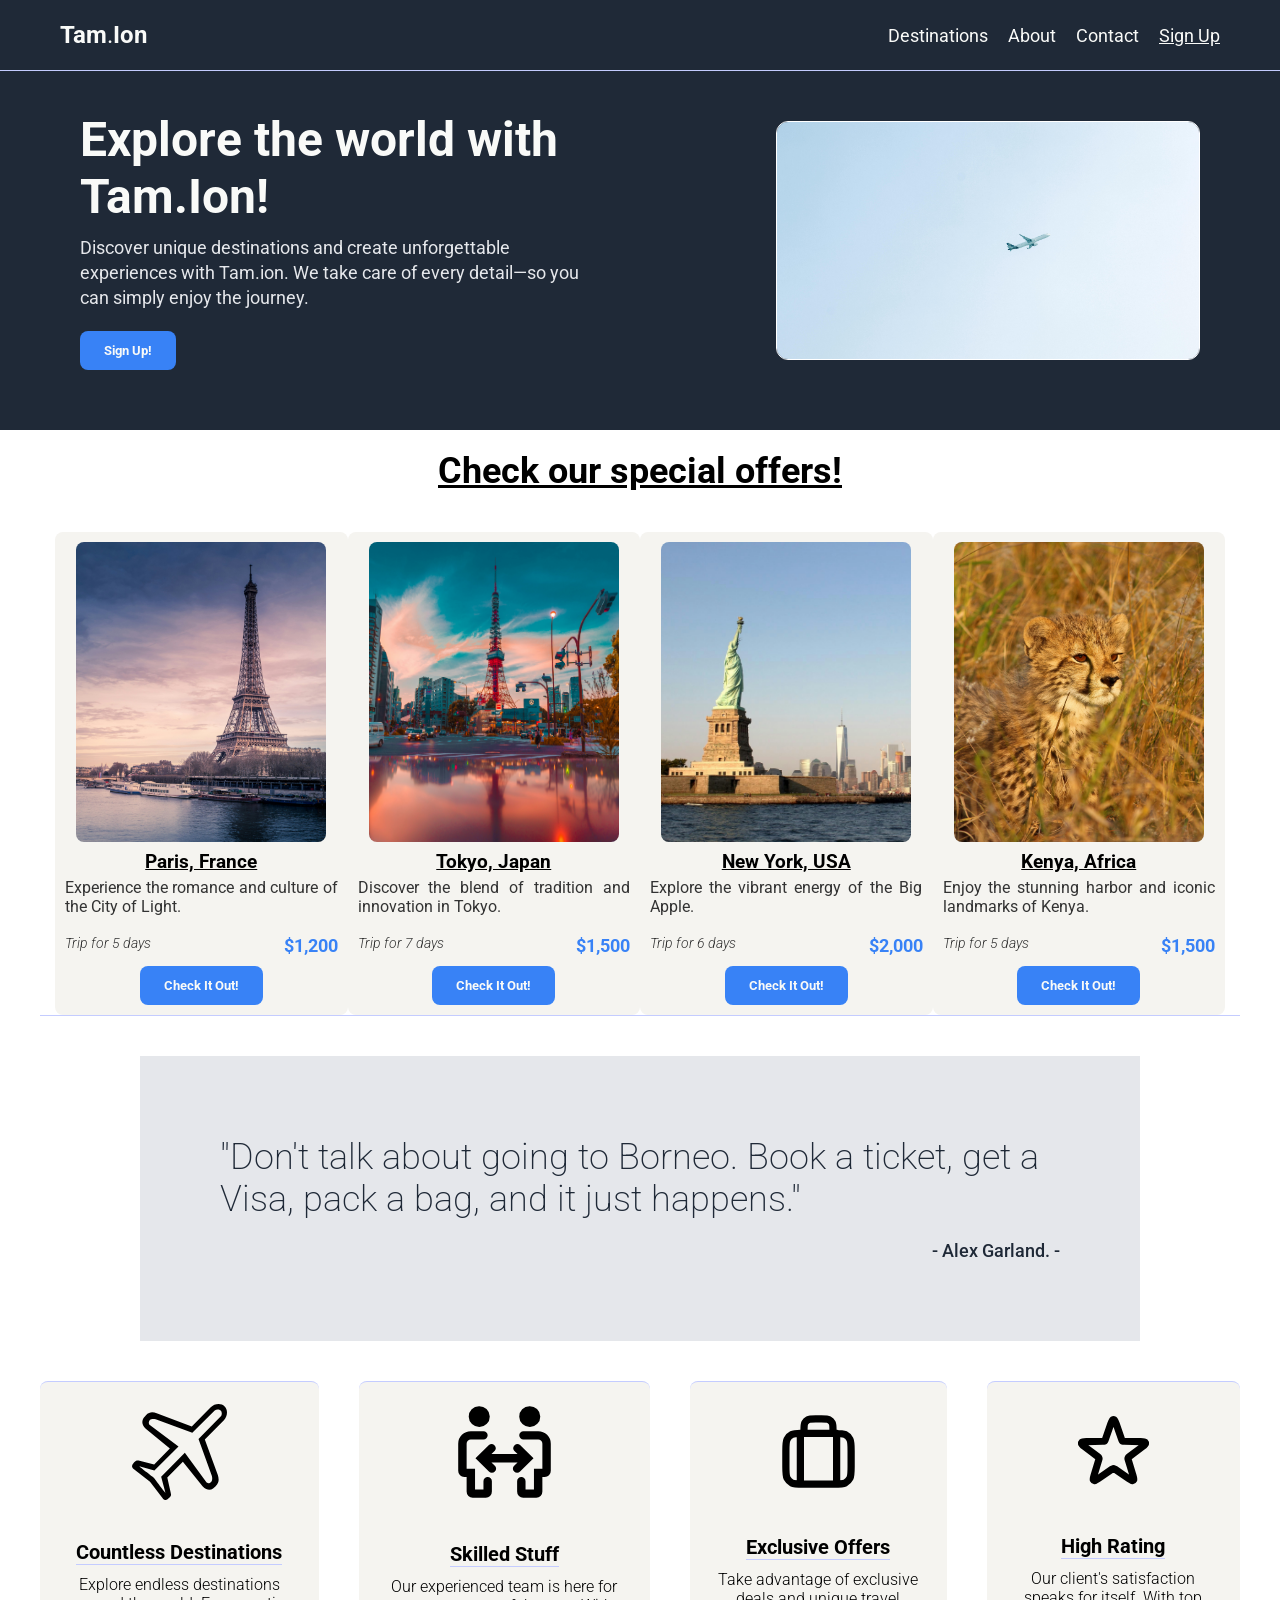
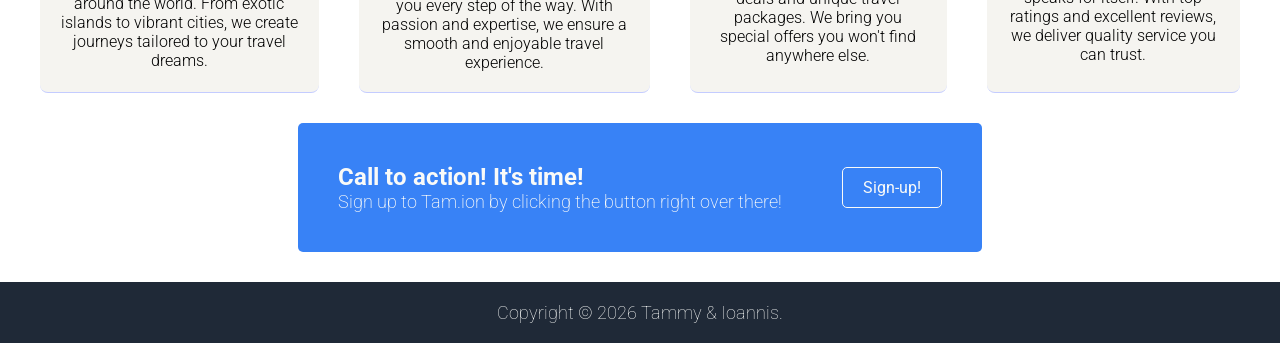
==== index.html @ 7d92c22f "finished about us page" ====
<!DOCTYPE html>
<html lang="en">
<head>
    <meta charset="UTF-8">
    <meta name="viewport" 
        content="width=device-width, initial-scale=1.0">
    <link rel="preconnect" 
        href="https://fonts.googleapis.com">
    <link rel="preconnect" 
        href="https://fonts.gstatic.com" 
        crossorigin>
    <link href="https://fonts.googleapis.com/css2?family=Roboto:ital,wght@0,100..900;1,100..900&display=swap" 
        rel="stylesheet">
    <link rel="stylesheet" 
        href="css/style.css">
    <title>Tam.Ion</title>
</head>
<body>
    
    <!-- HEADER SECTION -->
    <header>
        <div class="container">
            <div class="logo"><a href="index.html">Tam<span>.</span>Ion</a></div>
            <div class="menu">
                <a href="pages/destination.html">Destinations</a>
                <a href="pages/about.html">About</a>
                <a href="pages/contact-us.html">Contact</a>
                <a href="pages/sign-up.html"><span>Sign Up</span></a>
            </div>
        </div>
    </header>

    <!-- MAIN SECTION -->
    <main>
        <!-- THE BLUE PART OF THE WEBSITE -->
        <div class="main-hero">
            <div class="main-hero-container">
                <div class="main-hero-left">
                    <h1>Explore the world with Tam.Ion!</h1>
                    <p>Discover unique destinations and create unforgettable experiences with Tam.ion. We take care of every detail—so you can simply enjoy the journey.</p>
                    <button>Sign Up!</button>
                </div>
                <div class="main-hero-right">
                    <img src="images/airplane-landing-page.jpg" alt="">
                </div>
            </div>
        </div>
        <!-- THE REST OF THE PAGE EXCEPT FOOTER -->
        <div class="main-section">
            <!-- THE RANDOM INFO PART -->
            <div class="random-info">
                <div class="random-info-heading">
                    <h2>
                        Check our special offers!
                    </h2>
                </div>
                <div class="random-info-cards">
                    <div class="destination-card">
                        <img src="images/paris.jpg" alt="Paris">
                        <h3>Paris, France</h3>
                        <p>Experience the romance and culture of the City of Light.</p>
                        <br>
                        <div class="line">
                            <span class="destination-days">Trip for 5 days</span>
                            <span class="destination-price">$1,200</span>
                        </div>
                        <button><a href="pages/destination.html">Check It Out!</a></button>
                    </div>
                    <div class="destination-card">
                        <img src="images/tokyo.jpg" alt="Tokyo">
                        <h3>Tokyo, Japan</h3>
                        <p>Discover the blend of tradition and innovation in Tokyo.</p>
                        <br>
                        <div class="line">
                            <span class="destination-days">Trip for 7 days</span>
                            <span class="destination-price">$1,500</span>
                        </div>
                        <button><a href="pages/destination.html">Check It Out!</a></button>
                    </div>
                    <div class="destination-card">
                        <img src="images/newyork.jpg" alt="New York">
                        <h3>New York, USA</h3>
                        <p>Explore the vibrant energy of the Big Apple.</p>
                        <br>
                        <div class="line">
                            <span class="destination-days">Trip for 6 days</span>
                            <span class="destination-price">$2,000</span>
                        </div>
                        <button><a href="pages/destination.html">Check It Out!</a></button>
                    </div>
                    <div class="destination-card">
                        <img src="images/africa.jpg" alt="Africa">
                        <h3>Kenya, Africa</h3>
                        <p>Enjoy the stunning harbor and iconic landmarks of Kenya.</p>
                        <br>
                        <div class="line">
                            <span class="destination-days">Trip for 5 days</span>
                            <span class="destination-price">$1,500</span>
                        </div>
                        <button><a href="pages/destination.html">Check It Out!</a></button>
                    </div>
                </div>
            </div>
            <!-- THE QUOTE PART -->
             <div class="quote-landing-page">
                <div class="quote-landing-page-top">
                    <p>"Don't talk about going to Borneo. Book a ticket, get a Visa, pack a bag, <span>and it just happens."</span></p>
                </div>
                <div class="quote-landing-page-bottom">
                    <p>- Alex Garland. -</p>
                </div>
             </div>
            <!-- THE PROMO BOXES PART -->
             <div class="promo-boxes-landing-page">
                <div class="promo-boxes">
                    <img src="images/airplane.svg" alt="Airplane icon">
                    <h4>Countless Destinations</h4>
                    <p>Explore endless destinations around the world. From exotic islands to vibrant cities, we create journeys tailored to your travel dreams.</p>
                </div>
                <div class="promo-boxes">
                    <img src="images/people.svg" alt="People icon">
                    <h4>Skilled Stuff</h4>
                    <p>Our experienced team is here for you every step of the way. With passion and expertise, we ensure a smooth and enjoyable travel experience.</p>
                </div>
                <div class="promo-boxes">
                    <img src="images/suitcase.svg" alt="Suitcase icon">
                    <h4>Exclusive Offers</h4>
                    <p>Take advantage of exclusive deals and unique travel packages. We bring you special offers you won't find anywhere else.</p>
                </div>
                <div class="promo-boxes">
                    <img src="images/star.svg" alt="Star icon">
                    <h4>High Rating</h4>
                    <p>Our client's satisfaction speaks for itself. With top ratings and excellent reviews, we deliver quality service you can trust.</p>
                </div>
             </div>
             <!-- THE CALL TO ACTION BOX PART -->
             <div class="call-to-action-landing-page">
                <div class="call-to-action-landing-page-left">
                    <p>Call to action! It's time!</p>
                    <p>Sign up to Tam.ion by clicking the button right over there!</p>
                </div>
                <div class="call-to-action-landing-page-right">
                    <a href="pages/sign-up.html">Sign-up!</a>
                </div>
             </div>

        </div>
    </main>

    <!-- FOOTER SECTION -->
    <footer>
        Copyright &copy; 2026 Tammy &amp; Ioannis.
    </footer>

</body>
</html>
---- css/style.css ----
*{
    margin: 0;
    padding: 0;
    font-family: "Roboto", "Helvetica Neue", Arial, sans-serif;
    font-optical-sizing: auto;
    font-style: normal;
    font-variation-settings: "width" 100;
    box-sizing: border-box; /* ENSURES PADDING AND BORDER ARE INCLUDED IN THE ELEMENT'S TOTAL WIDTH AND HEIGHT */
}

html, body {
    height: 100vh;
}

body {
    display: flex;
    flex-direction: column;
}

a {
    all: unset;
    cursor: pointer;
}

/*===========================================*/
/* -------------LANDING PAGE--------------  */
/*===========================================*/

/* Here begins the Header */
header{
    background-color: #1f2937;
    border-bottom: 0.3px solid #c4ccff;
}

.container {
    display: flex;
    max-width: 1200px;
    justify-content: space-between;
    align-items: center;
    height: 70px;
    padding: 0 20px;
    margin: 0 auto;
}

/* Logo */
.logo {
    font-weight: bold;
    font-size: 24px;
    
    color: #f9faf8;
}

.logo span {
    font-weight: lighter;
}

/* Menu */
.menu {
    display: flex;
    gap: 20px;
}

.menu a {
    text-decoration: none;
    color: #f9faf8;
    font-size: 18px;
}

.menu a:hover {
    color: #dad9c0;
}

.menu a span {
    text-decoration: underline;
}

/* Main Content Landing Page*/
main {
    flex: 1; 
        
}

/* Here begins the Main hero Content */
.main-hero {
    display: flex;
    background-color: #1f2937;
    justify-content: center;
    align-items: center;
    padding: 40px 0px 60px 0px;
}

.main-hero-container {
    display: flex;
    align-items: center;
    justify-content: space-between;
    gap: 60px;
    width: 100%;
    max-width: 1200px;    
    padding: 0 40px;
    margin: 0 auto;
}

.main-hero-left {
    display: flex;
    color: #f9faf8;
    flex-direction: column;
    gap: 10px;
    flex: 1;
}
.main-hero-left h1 {
    margin: 0;
    font-size: 48px;
    font-weight: bolder;
    text-align: start;
    text-decoration: none;
}

.main-hero-left p {
    margin: 0px;
    font-size: 18px;
    line-height: 1.4;
    color: #e5e7eb;
}

.main-hero-left button {
    width:fit-content;
    padding: 12px 24px;
    border: none;
    border-radius: 8px;
    background: #3882f6;
    color: #f9faf8;
    font-weight: bold;
    cursor: pointer;
    transition: 0.3s;
    margin-top: 10px;
}

.main-hero-left button:hover {
    background: #2a74eb;
}

.main-hero-right {
    display: flex;
    flex: 1;
    align-items: center;
    justify-content: end;
    gap: 20px;
}

.main-hero-right img{
    width: 80%;
    height: auto;
    border: 1px solid white;
    border-radius: 12px;   
}

/*--------------------------------------*/
/* Here begins the Special Offers Content */

.main-section {
    width: 100%;
    display: flex;
    align-items: center;
    justify-content: center;
    flex-direction: column;
}

.random-info {
    width: 100%;
    max-width: 1200px;
    display: flex;
    flex-direction: column;
    justify-content: center;
    align-items: center;
    gap: 40px;
    border-bottom: 0.3px solid #c4ccff;
}

.random-info-heading {
    align-items: center;
    justify-content: center;
    display: flex;
    flex-direction: row;
    margin-top: 20px;
}

.random-info-heading h2 {
    align-items: center;
    justify-content: center;
    text-decoration: underline;
    font-weight: bolder;
    font-size: 36px;  
}

.random-info-cards {
    flex-direction: row;
    justify-content: center;
    align-items: center;
    display: flex;
}


.destination-card button {
    width:fit-content;
    padding: 12px 24px;
    border: none;
    border-radius: 8px;
    background: #3882f6;
    color: #f9faf8;
    font-weight: bold;
    cursor: pointer;
    transition: 0.3s;
    margin-top: 10px;
}

.destination-card button:hover {
    background: #2a74eb;
}

/*--------------------------------------*/
/* Here begins the Quote Content */
.quote-landing-page {
    display: flex;
    background-color: #e5e7eb;
    font-size: 36px;
    font-weight: 200;
    font-style: italic;
    color: #1f2937;
    max-width: 1000px;
    gap: 20px;
    padding: 80px;
    margin-top: 40px;
    flex-direction: column;
}

.quote-landing-page-top {
    width: 100%;
    
}

.quote-landing-page-bottom {
    display: flex;
    flex-direction: row;
    align-items: end;
    justify-content: end;
    text-align: end;
    font-size: 18px;
    font-weight: 500;
}

/*--------------------------------------*/
/* Here begins the promo-boxes Content */
.promo-boxes-landing-page {
    width: 100%;
    max-width: 1200px;
    display: flex;
    flex-direction: row;
    justify-content: center;
    align-items: center;
    gap: 40px;
    align-items: stretch;
    margin-top: 40px;
}

.promo-boxes {
    display: flex;
    flex-direction: column;
    align-items: center;
    justify-content: center;
    gap: 10px;
    background-color: #F5F4F0;
    padding: 20px;
    border-radius: 8px;
    box-shadow: 1 10px 20px rgba(0, 0, 0, 0.1);   
    
    border-top: 0.3px solid #c4ccff;
    border-bottom: 0.3px solid #c4ccff;
}

.promo-boxes img {
    max-width: 40%;
    margin-bottom: 30px;
    
}

.promo-boxes h4 {
    max-width: 100%;
    text-align: center;
    font-size: 20px;
    border-bottom: 0.3px solid #c4ccff;
}

.promo-boxes p {
    max-width: 100%;
    text-align: center;
    font-weight:300;
}

/*--------------------------------------*/
/* Here begins the Call to Action Content */
.call-to-action-landing-page {
    max-width: 1000px;
    display: flex;
    background-color: #3882F6;
    color: #f9faf8;
    padding: 40px;
    margin: 30px 0px 30px 0px;
    border-radius: 5px;
    gap: 60px;
    align-items: center;
}

.call-to-action-landing-page-left :first-child {
    font-weight: bold;
    font-size: 24px;
}

.call-to-action-landing-page-left :last-child {
    font-weight: 200;
    font-size: 18px;
}

.call-to-action-landing-page-right a{
    
    border: 1px solid #f9faf8;
    color: #f9faf8;
    background-color:#3882F6;
    padding: 10px 20px 10px 20px;
    border-radius: 5px;
}

.call-to-action-landing-page-right a:hover {
    background-color:#f9faf8;
    color: #3882F6;
    border: 1px solid #3882F6;
}

/*===========================================*/
/* -------------ABOUT US PAGE--------------  */
/*===========================================*/

.main-about-page {
    display: flex;
    flex-direction: column;
    max-width: 1200px;
    align-items: center;
    justify-content: center;
    gap: 40px;
    margin: 0 auto;
    padding-top: 40px;
    padding-bottom: 40px;
    
}

/*----------about us TOP---------------*/
.main-about-page-top {
    display: flex;
    flex-direction: row;
    align-items: center;
    justify-content: space-between;
    gap: 60px;
    width: 100%;
    max-width: 1200px;    
    padding: 0 40px;
    margin: 0 auto;
    border-bottom: 0.3px solid #c4ccff;
    padding-bottom: 40px;

    background-color: #F5F4F0;
    flex: 0 0 calc((100% - 30px) / 4);  
    border-radius: 8px;
    box-shadow: 1 10px 20px rgba(0, 0, 0, 0.1);  
}

.main-about-page-top-left {
    display: flex;
    flex-direction: column;
    justify-content: center;
    align-items: center;
    
}

.main-about-page-top-left h2 {
    text-decoration: underline;
    font-size: 48px;
    font-weight: bold;
    padding-bottom: 30px;
}

.main-about-page-top-right {
    display: flex;
    align-items: center;
    justify-content: center;
    padding-top: 40px;
}

.main-about-page-top-right img {
    width: 80%;
    height: auto;
    border: 1px solid white;
    border-radius: 12px;
}

/*----------about us BOTTOM---------------*/
.main-about-page-bottom {
    display: flex;
    flex-direction: row;
    align-items: center;
    justify-content: space-between;
    gap: 60px;
    width: 100%;
    max-width: 1200px;    
    padding: 0 40px;
    margin: 0 auto;
    border-bottom: 0.3px solid #c4ccff;
    padding-bottom: 40px;

    background-color: #F5F4F0;
    flex: 0 0 calc((100% - 30px) / 4);  
    border-radius: 8px;
    box-shadow: 1 10px 20px rgba(0, 0, 0, 0.1);  
}

.main-about-page-bottom-left {
    display: flex;
    align-items: center;
    justify-content: center;
    padding-top: 40px;
    
}

.main-about-page-bottom-right h2 {
    text-decoration: underline;
    font-size: 48px;
    font-weight: bold;
    padding-bottom: 30px;
}

.main-about-page-bottom-right {
    display: flex;
    flex-direction: column;
    justify-content: center;
    align-items: center;
}

.main-about-page-bottom-left img {
    width: 80%;
    height: auto;
    border: 1px solid white;
    border-radius: 12px;
}

/*===========================================*/
/* -------------CONTACT US PAGE--------------  */
/*===========================================*/

.contact-main { /* MAIN CONTAINER FOR WHOLE PAGE */
    display: flex;
    flex-direction: column;
    gap: 20px;
    padding: 40px 20px;
    max-width: 800px;
    margin: 0 auto;
}
.contact-main h2 {
    text-align: center;
    text-decoration: underline;
}

.contact-main p {
    font-size: 16px;
    text-align: center;
    color: #000000;
}

/* BLUE FORM CONTAINER */
.input-container {
    background-color: #1f2937;
    color: #ffffff;
    padding: 20px;
    border-radius: 8px;
    box-shadow: 0 2px 4px rgba(0, 0, 0, 0.1);
}
.input-container p {
    font-size: 16px;
    text-align: left;
    color: #ffffff;
}

.input-container button {
    width:fit-content;
    padding: 12px 24px;
    border: none;
    border-radius: 8px;
    background: #3882f6;
    color: #f9faf8;
    font-weight: bold;
    cursor: pointer;
    transition: 0.3s;
    margin-top: 10px;
}

.input-container button:hover {
    background: #2a74eb;
}

/* CONTACT US - STYLING FOR MESSAGE FORM USER INPUT BLOCK ('row', 'input-group', 'input, textarea')*/
.row {
  display: flex;
  gap: 20px; 
}
.input-group {
  flex: 1; 
}
input, textarea {
  width: 95%;
  padding: 8px;
}

h1{
    text-align: center;
    text-decoration: underline;
}
h3{
    text-align: center;
    padding: 5px;
    text-decoration: underline;
}

.destination-box {/* GRID FOR ALL DESTINATION CARDS */
    display: flex;
    flex-wrap: wrap;
    gap: 10px;      
    padding: 3px; /* SPACING AROUND THE GRID */
}
.destination-card {/* GREY CARD BOX AROUND EACH IMAGE AND TEXT */
    background-color: #F5F4F0;
    flex: 0 0 calc((100% - 30px) / 4); /* 4 CARDS PER ROW WITH GAP */
    padding: 10px;
    border-radius: 8px;
    box-shadow: 1 10px 20px rgba(0, 0, 0, 0.1); /* SHADOW FOR 3D CARD EFFECT */
    text-align: center; /* CENTER TEXT WITHIN THE CARD BUT ONLY FOR THE CITY AND COUNTRY*/
}
.destination-card img {/* IMAGE FORMATTING */
    width: 250px;
    height: 300px;
    border-radius: 8px; /* ROUND BOARDERS */
}
.destination-card p {/* FORMATTING TEXT TO LOOK DIFFERENT TO CITY AND COUNTRY */
    font-size: 16px;
    color: #333;
    text-align: justify;
}

.line { /* SUB-CONTAINER FOR PRICE AND DAYS */
    display: flex;
    justify-content: space-between;
}

.destination-price { /* PRICE FORMATTING */
    font-size: 18px;
    color: #3882F6;
    font-weight: bold;
}
.destination-days { /* DAYS FORMATTING */
    font-size: 14px;
    color: #333;
    font-style: italic;
    font-weight: 300;
}

/*===========================================*/
/* -------------FOOTER--------------  */
/*===========================================*/

footer {
    display: flex;
    align-items: center;
    text-align: center;
    justify-content: center;
    background-color:#1f2937;
    color: #f9faf8;
    height: 70px;
    font-size: 18px;
    font-weight: lighter;
    padding: 20px;
}
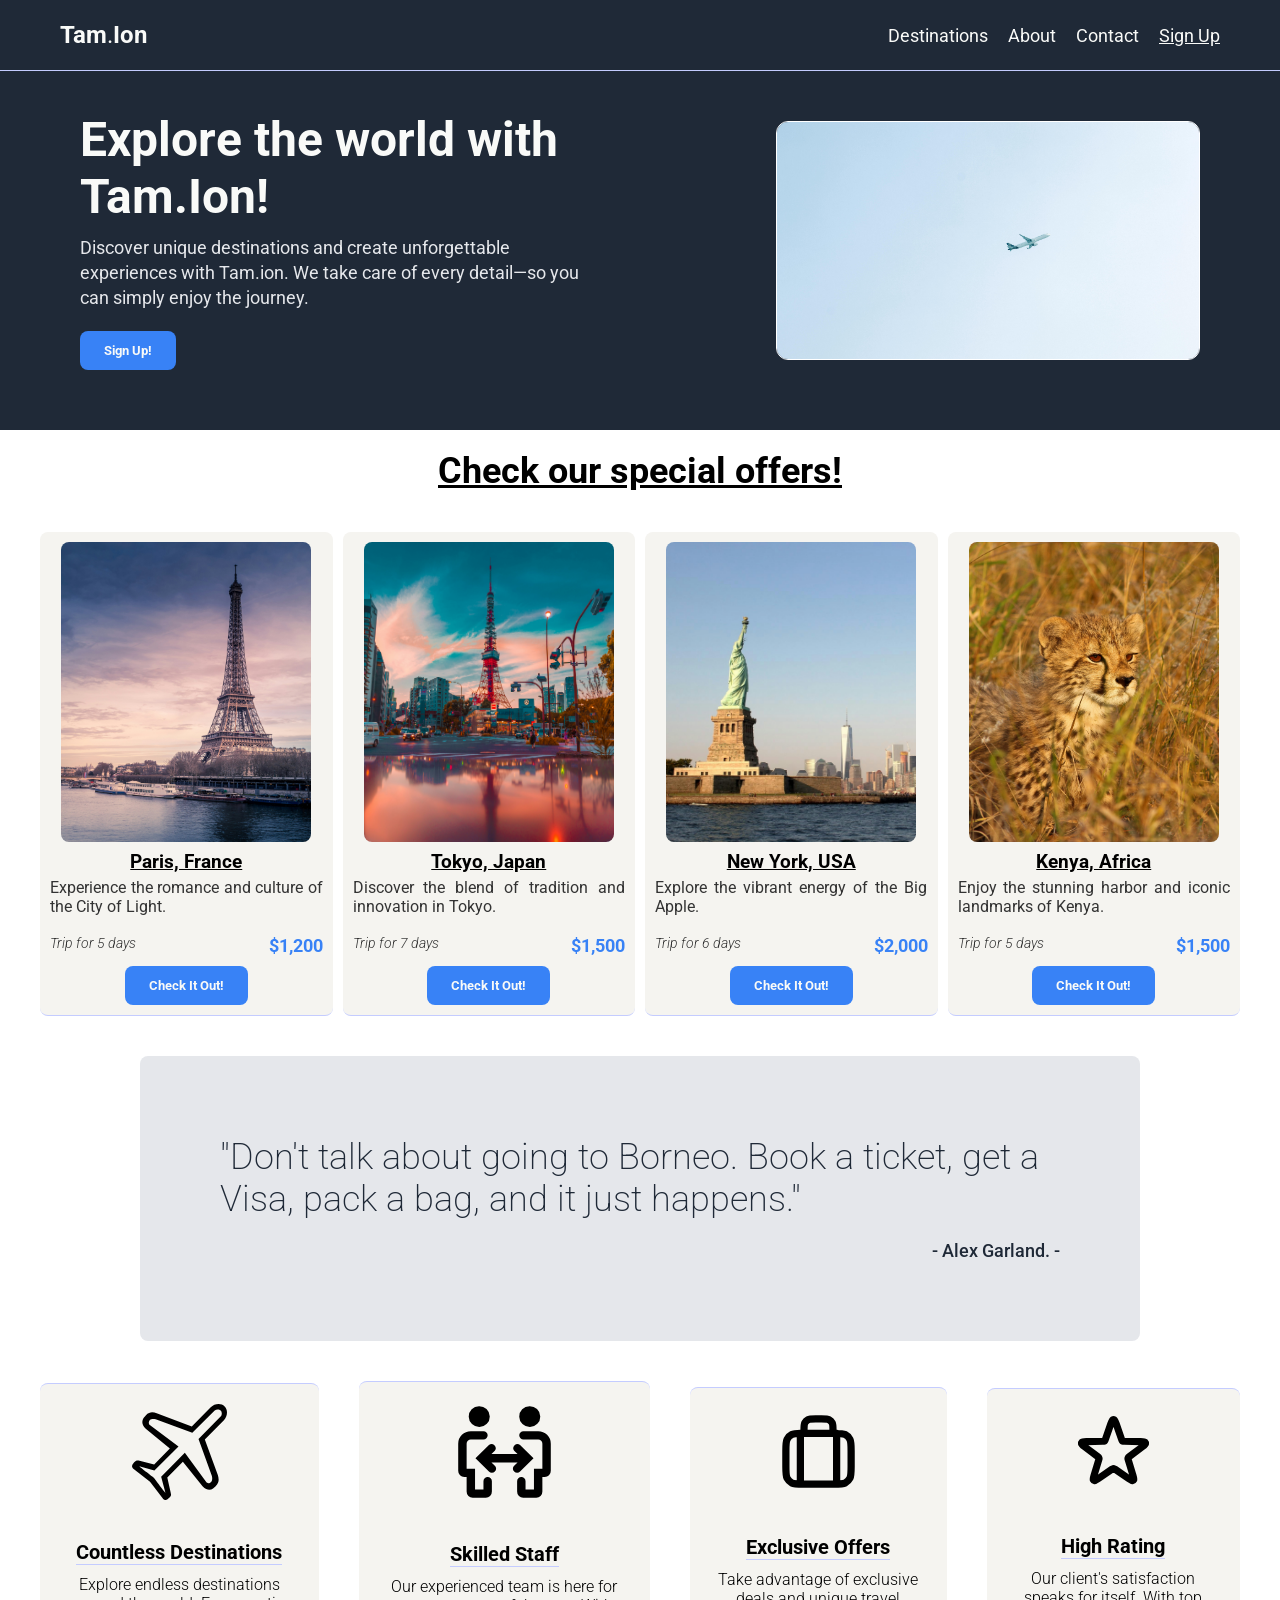
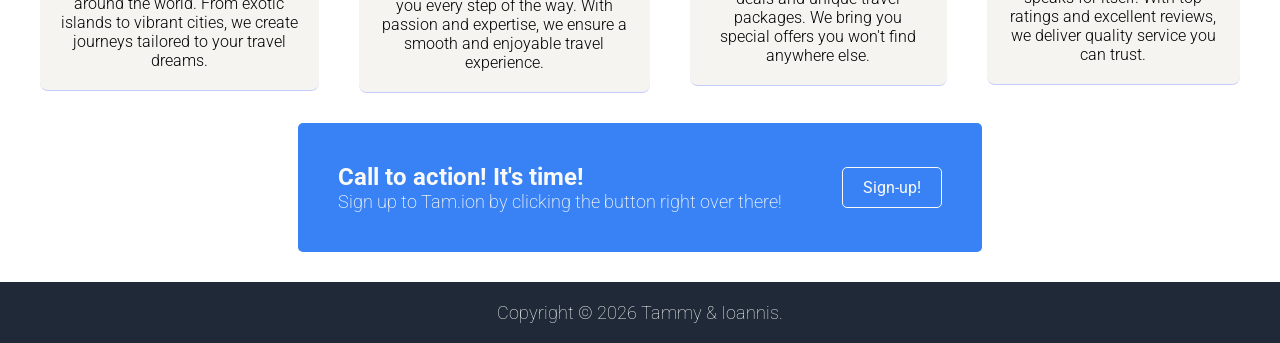
==== commit 57d3ed64: "text on the about, borders on images, gaps on cards" ====
--- a/index.html
+++ b/index.html
@@ -119,7 +119,7 @@
                 </div>
                 <div class="promo-boxes">
                     <img src="images/people.svg" alt="People icon">
-                    <h4>Skilled Stuff</h4>
+                    <h4>Skilled Staff</h4>
                     <p>Our experienced team is here for you every step of the way. With passion and expertise, we ensure a smooth and enjoyable travel experience.</p>
                 </div>
                 <div class="promo-boxes">
--- a/css/style.css
+++ b/css/style.css
@@ -22,6 +22,10 @@
     cursor: pointer;
 }
 
+.active {
+    font-weight: bold;
+}
+
 /*===========================================*/
 /* -------------LANDING PAGE--------------  */
 /*===========================================*/
@@ -72,6 +76,7 @@
 
 .menu a span {
     text-decoration: underline;
+    
 }
 
 /* Main Content Landing Page*/
@@ -87,6 +92,7 @@
     justify-content: center;
     align-items: center;
     padding: 40px 0px 60px 0px;
+    flex-wrap: wrap;
 }
 
 .main-hero-container {
@@ -98,6 +104,7 @@
     max-width: 1200px;    
     padding: 0 40px;
     margin: 0 auto;
+    flex-wrap: wrap;
 }
 
 .main-hero-left {
@@ -173,7 +180,7 @@
     justify-content: center;
     align-items: center;
     gap: 40px;
-    border-bottom: 0.3px solid #c4ccff;
+    
 }
 
 .random-info-heading {
@@ -197,6 +204,8 @@
     justify-content: center;
     align-items: center;
     display: flex;
+    flex-wrap: wrap;
+    gap: 10px;
 }
 
 
@@ -231,6 +240,7 @@
     padding: 80px;
     margin-top: 40px;
     flex-direction: column;
+    border-radius: 8px;
 }
 
 .quote-landing-page-top {
@@ -258,8 +268,9 @@
     justify-content: center;
     align-items: center;
     gap: 40px;
-    align-items: stretch;
+    align-items: center;
     margin-top: 40px;
+    
 }
 
 .promo-boxes {
@@ -272,7 +283,6 @@
     padding: 20px;
     border-radius: 8px;
     box-shadow: 1 10px 20px rgba(0, 0, 0, 0.1);   
-    
     border-top: 0.3px solid #c4ccff;
     border-bottom: 0.3px solid #c4ccff;
 }
@@ -280,7 +290,6 @@
 .promo-boxes img {
     max-width: 40%;
     margin-bottom: 30px;
-    
 }
 
 .promo-boxes h4 {
@@ -308,6 +317,7 @@
     border-radius: 5px;
     gap: 60px;
     align-items: center;
+    flex-wrap: wrap;
 }
 
 .call-to-action-landing-page-left :first-child {
@@ -349,7 +359,6 @@
     margin: 0 auto;
     padding-top: 40px;
     padding-bottom: 40px;
-    
 }
 
 /*----------about us TOP---------------*/
@@ -365,7 +374,7 @@
     margin: 0 auto;
     border-bottom: 0.3px solid #c4ccff;
     padding-bottom: 40px;
-
+    
     background-color: #F5F4F0;
     flex: 0 0 calc((100% - 30px) / 4);  
     border-radius: 8px;
@@ -378,6 +387,7 @@
     justify-content: center;
     align-items: center;
     
+    line-height: 1.5;
 }
 
 .main-about-page-top-left h2 {
@@ -385,6 +395,7 @@
     font-size: 48px;
     font-weight: bold;
     padding-bottom: 30px;
+    
 }
 
 .main-about-page-top-right {
@@ -414,7 +425,7 @@
     margin: 0 auto;
     border-bottom: 0.3px solid #c4ccff;
     padding-bottom: 40px;
-
+    
     background-color: #F5F4F0;
     flex: 0 0 calc((100% - 30px) / 4);  
     border-radius: 8px;
@@ -441,6 +452,7 @@
     flex-direction: column;
     justify-content: center;
     align-items: center;
+    line-height: 1.5;
 }
 
 .main-about-page-bottom-left img {
@@ -532,6 +544,7 @@
     flex-wrap: wrap;
     gap: 10px;      
     padding: 3px; /* SPACING AROUND THE GRID */
+    justify-content: center;
 }
 .destination-card {/* GREY CARD BOX AROUND EACH IMAGE AND TEXT */
     background-color: #F5F4F0;
@@ -540,6 +553,7 @@
     border-radius: 8px;
     box-shadow: 1 10px 20px rgba(0, 0, 0, 0.1); /* SHADOW FOR 3D CARD EFFECT */
     text-align: center; /* CENTER TEXT WITHIN THE CARD BUT ONLY FOR THE CITY AND COUNTRY*/
+    border-bottom: 0.3px solid #c4ccff;
 }
 .destination-card img {/* IMAGE FORMATTING */
     width: 250px;
@@ -570,6 +584,18 @@
 }
 
 /*===========================================*/
+/* -------------SIGN UP PAGE--------------  */
+/*===========================================*/
+
+.sign-up-container {
+    display: flex;
+    max-width: 1200px;
+    margin: 0 auto;
+    gap: 40px;
+    padding: 40px;
+}
+
+/*===========================================*/
 /* -------------FOOTER--------------  */
 /*===========================================*/
 
@@ -584,4 +610,85 @@
     font-size: 18px;
     font-weight: lighter;
     padding: 20px;
+}
+
+/*===========================================*/
+/* -------------MEDIA QUERIES--------------  */
+/*===========================================*/
+
+/* Media Query for 768px Landing Page */
+@media (max-width: 768px) {
+    
+    .main-hero-right {
+        display: none;
+    }
+
+    .main-hero-left {
+        display: flex;
+        flex-direction: column;
+        align-items: center;    
+        text-align: center;     
+        width: 100%;     
+    }
+
+    .main-hero-left h1 {
+        text-align: center;
+    }
+
+    .main-hero-container {
+        justify-content: center;
+        padding: 0 20px;
+    }
+
+    .quote-landing-page {
+        max-width: 80%;
+    }
+
+    .quote-landing-page-top{
+        font-size: 24px;
+    }
+
+    .promo-boxes-landing-page {
+        max-width: 80%;
+        flex-wrap: wrap;
+    }
+
+    .promo-boxes img {
+        max-width: 20%;
+    }
+
+    .promo-boxes h4 {
+        max-width: 80%;
+    }
+
+    .promo-boxes p {
+        max-width: 100%;
+    }
+}
+
+/* Media Query for 768px About Page */
+@media (max-width: 768px) {
+    
+    .main-about-page {
+        flex-wrap: wrap;
+    }
+
+    .main-about-page-top {
+        flex-wrap: wrap;
+        text-align: center;
+    }
+
+    .main-about-page-bottom {
+        flex-direction: column-reverse;
+        text-align: center;
+    }
+}
+
+/* Media Query for 768px Sign up Page */
+@media (max-width: 768px) {
+    
+    .sign-up-container {
+        flex-direction: column;
+        padding: 40px;
+    }
 }
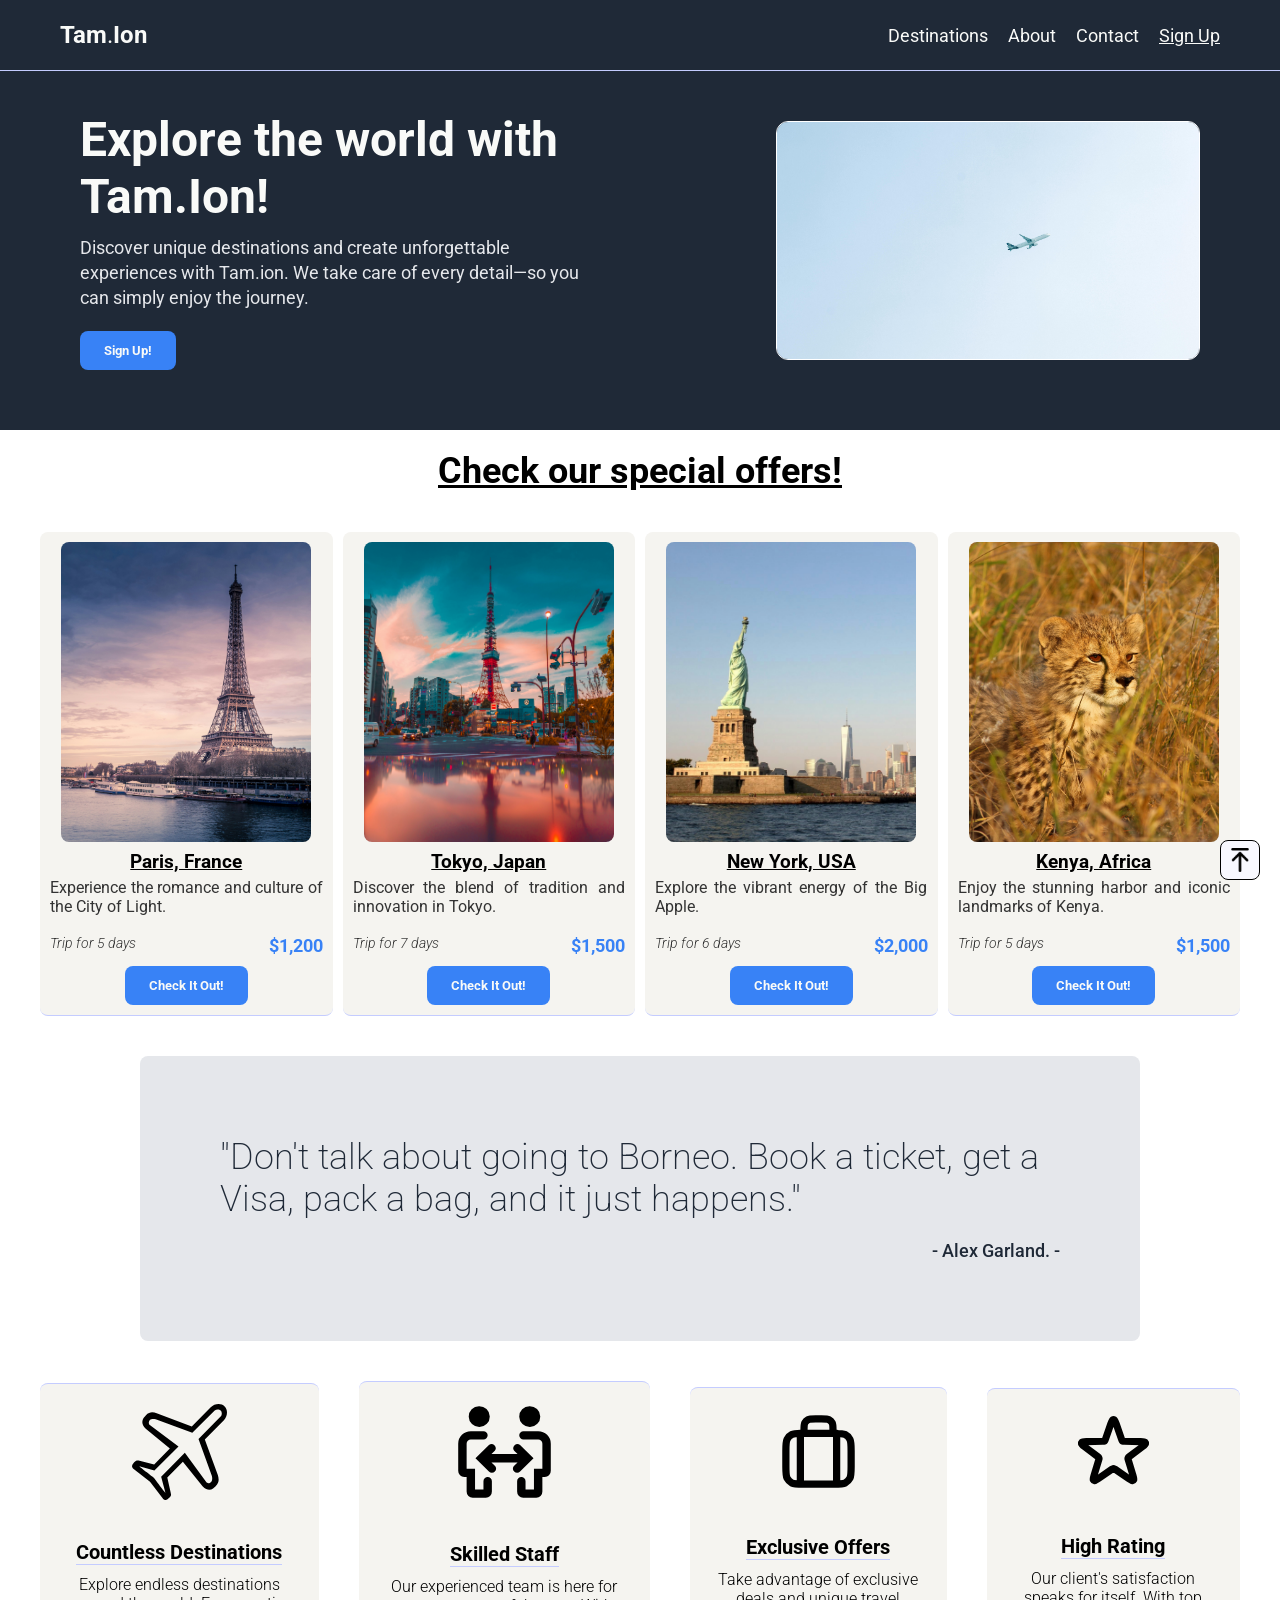
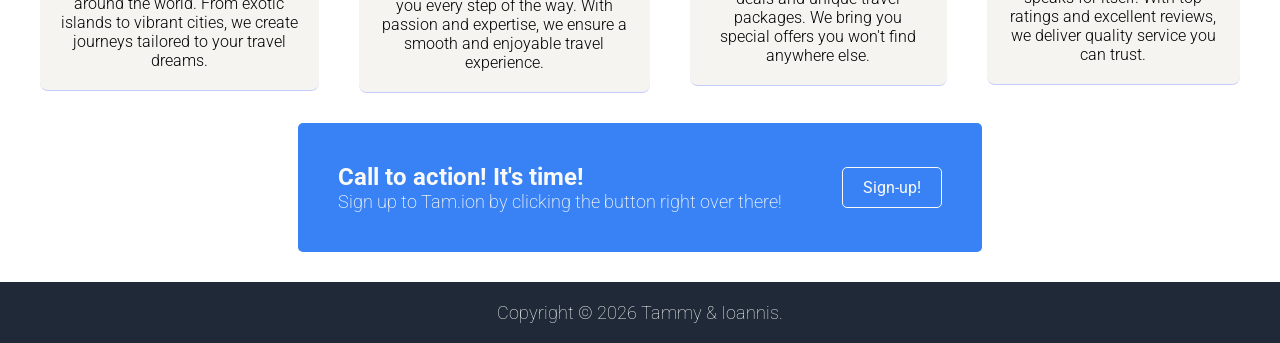
==== commit 498dc7e1: "added top button and fixed sign up gap" ====
--- a/index.html
+++ b/index.html
@@ -15,8 +15,7 @@
         href="css/style.css">
     <title>Tam.Ion</title>
 </head>
-<body>
-    
+<body id="top">    
     <!-- HEADER SECTION -->
     <header>
         <div class="container">
@@ -143,8 +142,8 @@
                     <a href="pages/sign-up.html">Sign-up!</a>
                 </div>
              </div>
-
         </div>
+        <a href="#top"><img src="../images/top.png" class="back-to-top" alt="back to top button"></a> 
     </main>
 
     <!-- FOOTER SECTION -->
--- a/css/style.css
+++ b/css/style.css
@@ -492,6 +492,10 @@
     padding: 20px;
     border-radius: 8px;
     box-shadow: 0 2px 4px rgba(0, 0, 0, 0.1);
+    display: flex;
+    flex-direction: column;
+    min-height: 450px;
+    width: 100%;
 }
 .input-container p {
     font-size: 16px;
@@ -509,7 +513,7 @@
     font-weight: bold;
     cursor: pointer;
     transition: 0.3s;
-    margin-top: 10px;
+    margin-top: 20px;
 }
 
 .input-container button:hover {
@@ -525,7 +529,7 @@
   flex: 1; 
 }
 input, textarea {
-  width: 95%;
+  width: 100%;
   padding: 8px;
 }
 
@@ -543,8 +547,10 @@
     display: flex;
     flex-wrap: wrap;
     gap: 10px;      
-    padding: 3px; /* SPACING AROUND THE GRID */
-    justify-content: center;
+    padding: 0 20px;
+    justify-content: center;
+    max-width: 1200px;
+    margin: 0 auto;
 }
 .destination-card {/* GREY CARD BOX AROUND EACH IMAGE AND TEXT */
     background-color: #F5F4F0;
@@ -593,6 +599,41 @@
     margin: 0 auto;
     gap: 40px;
     padding: 40px;
+    align-items: stretch;
+}
+.sign-up-card{
+    background-color: #1f2937;
+    color: #ffffff;
+    padding: 20px;
+    border-radius: 8px;
+    box-shadow: 0 2px 4px rgba(0, 0, 0, 0.1);
+    display: flex;
+    flex-direction: column;
+    min-height: auto;
+    width: 100%;
+}
+.sign-up-card button {
+    width:fit-content;
+    padding: 12px 24px;
+    border: none;
+    border-radius: 8px;
+    background: #3882f6;
+    color: #f9faf8;
+    font-weight: bold;
+    cursor: pointer;
+    transition: 0.3s;
+    margin-top: 20px;
+}
+
+.name-row {
+    display: flex;
+    gap: 20px;
+}
+
+.input-group {
+    flex: 1; 
+    display: flex;
+    flex-direction: column;
 }
 
 /*===========================================*/
@@ -611,6 +652,26 @@
     font-weight: lighter;
     padding: 20px;
 }
+
+/*===========================================*/
+/* -------------BACK TO TOP--------------  */
+/*===========================================*/
+
+.back-to-top {
+    position: fixed;
+    bottom: 20px;
+    right: 20px;
+    background-color: ghostwhite;
+    border: 1px solid #000000;
+    color: white;
+    padding: 7px 7px;
+    border-radius: 8px;
+    cursor: pointer;
+    text-decoration: none;
+    width: 40px;
+    height: 40px;
+}
+
 
 /*===========================================*/
 /* -------------MEDIA QUERIES--------------  */
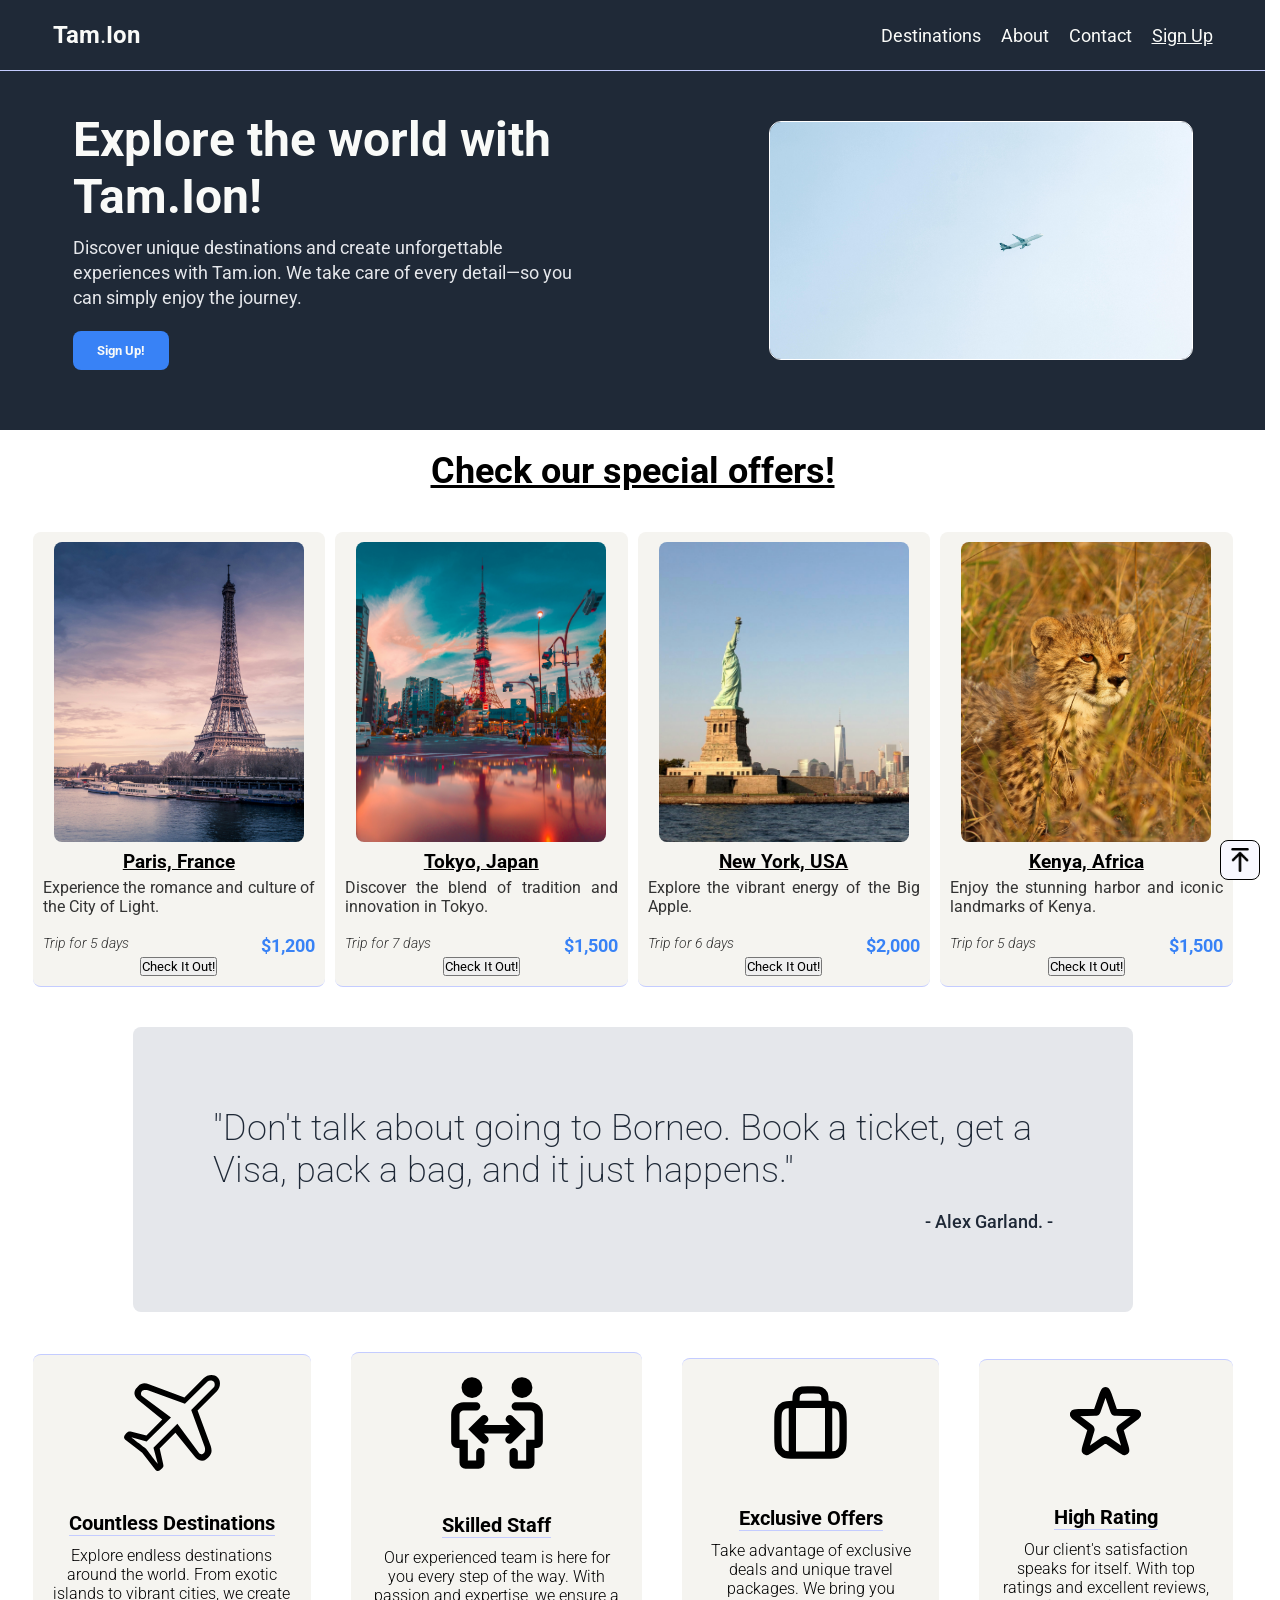
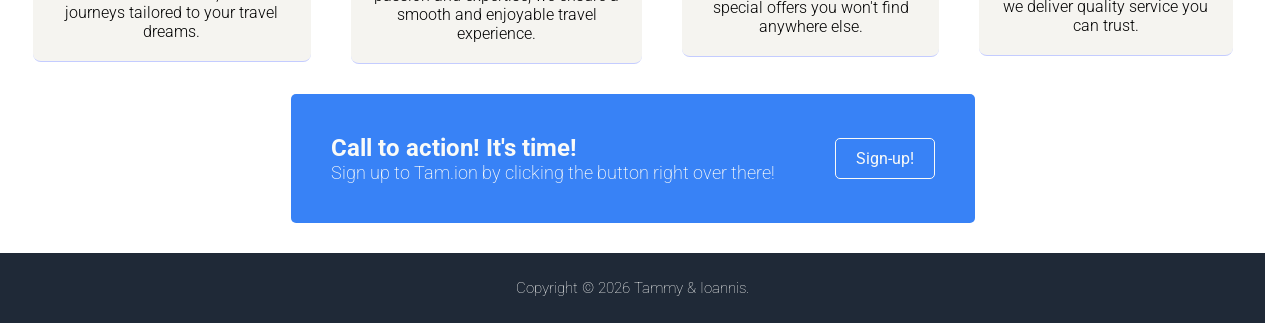
==== commit a4eab12c: "fixed header and footer for all pages" ====
--- a/index.html
+++ b/index.html
@@ -20,12 +20,12 @@
     <header>
         <div class="container">
             <div class="logo"><a href="index.html">Tam<span>.</span>Ion</a></div>
-            <div class="menu">
+            <nav class="menu">
                 <a href="pages/destination.html">Destinations</a>
                 <a href="pages/about.html">About</a>
                 <a href="pages/contact-us.html">Contact</a>
                 <a href="pages/sign-up.html"><span>Sign Up</span></a>
-            </div>
+            </nav>
         </div>
     </header>
 
@@ -37,7 +37,7 @@
                 <div class="main-hero-left">
                     <h1>Explore the world with Tam.Ion!</h1>
                     <p>Discover unique destinations and create unforgettable experiences with Tam.ion. We take care of every detail—so you can simply enjoy the journey.</p>
-                    <button>Sign Up!</button>
+                    <button><a href="./pages/sign-up.html">Sign Up!</a></button>
                 </div>
                 <div class="main-hero-right">
                     <img src="images/airplane-landing-page.jpg" alt="">
@@ -143,13 +143,14 @@
                 </div>
              </div>
         </div>
-        <a href="#top"><img src="../images/top.png" class="back-to-top" alt="back to top button"></a> 
+        <a href="#top"><img src="images/top.png" class="back-to-top" alt="back to top button"></a> 
     </main>
 
     <!-- FOOTER SECTION -->
     <footer>
-        Copyright &copy; 2026 Tammy &amp; Ioannis.
+        <div class="container">
+            <small>Copyright &copy; 2026 Tammy &amp; Ioannis.</small>
+        </div>
     </footer>
-
 </body>
 </html>
--- a/css/style.css
+++ b/css/style.css
@@ -9,7 +9,12 @@
 }
 
 html, body {
-    height: 100vh;
+    min-height: 100vh;
+}
+
+html {
+    scrollbar-gutter: stable;
+    overflow-y: scroll;
 }
 
 body {
@@ -38,10 +43,12 @@
 
 .container {
     display: flex;
+    width: 100%;
     max-width: 1200px;
     justify-content: space-between;
     align-items: center;
-    height: 70px;
+    min-height: 70px;
+    height: auto;
     padding: 0 20px;
     margin: 0 auto;
 }
@@ -82,7 +89,7 @@
 /* Main Content Landing Page*/
 main {
     flex: 1; 
-        
+    min-height: calc(100vh - 140px);
 }
 
 /* Here begins the Main hero Content */
@@ -209,22 +216,7 @@
 }
 
 
-.destination-card button {
-    width:fit-content;
-    padding: 12px 24px;
-    border: none;
-    border-radius: 8px;
-    background: #3882f6;
-    color: #f9faf8;
-    font-weight: bold;
-    cursor: pointer;
-    transition: 0.3s;
-    margin-top: 10px;
-}
-
-.destination-card button:hover {
-    background: #2a74eb;
-}
+
 
 /*--------------------------------------*/
 /* Here begins the Quote Content */
@@ -468,10 +460,10 @@
 
 .contact-main { /* MAIN CONTAINER FOR WHOLE PAGE */
     display: flex;
-    flex-direction: column;
+    flex-direction: row;
     gap: 20px;
-    padding: 40px 20px;
-    max-width: 800px;
+    padding: 20px;
+    max-width: 1200px;
     margin: 0 auto;
 }
 .contact-main h2 {
@@ -483,6 +475,7 @@
     font-size: 16px;
     text-align: center;
     color: #000000;
+    line-height: 1.5;
 }
 
 /* BLUE FORM CONTAINER */
@@ -533,6 +526,13 @@
   padding: 8px;
 }
 
+aside {
+    flex: 2;
+}
+section {
+    flex: 2;
+}
+
 h1{
     text-align: center;
     text-decoration: underline;
@@ -561,6 +561,13 @@
     text-align: center; /* CENTER TEXT WITHIN THE CARD BUT ONLY FOR THE CITY AND COUNTRY*/
     border-bottom: 0.3px solid #c4ccff;
 }
+
+.destination-card img:hover {
+    transform: translateY(-5px); /* LIFT EFFECT ON HOVER */
+    box-shadow: 1 15px 25px rgba(0, 0, 0, 0.2); /* ENHANCED SHADOW ON HOVER */
+    cursor: pointer;
+}
+
 .destination-card img {/* IMAGE FORMATTING */
     width: 250px;
     height: 300px;
@@ -595,11 +602,13 @@
 
 .sign-up-container {
     display: flex;
+    width: 100%;
     max-width: 1200px;
     margin: 0 auto;
     gap: 40px;
     padding: 40px;
     align-items: stretch;
+    min-height: calc(100vh - 140px);
 }
 .sign-up-card{
     background-color: #1f2937;
@@ -612,6 +621,11 @@
     min-height: auto;
     width: 100%;
 }
+.sign-up-card h2 {
+    text-align: center;
+    text-decoration: underline;
+}
+
 .sign-up-card button {
     width:fit-content;
     padding: 12px 24px;
@@ -641,16 +655,14 @@
 /*===========================================*/
 
 footer {
-    display: flex;
-    align-items: center;
-    text-align: center;
-    justify-content: center;
-    background-color:#1f2937;
+    background-color: #1f2937;
     color: #f9faf8;
-    height: 70px;
     font-size: 18px;
     font-weight: lighter;
-    padding: 20px;
+}
+
+footer .container {
+    justify-content: center;
 }
 
 /*===========================================*/
@@ -752,4 +764,161 @@
         flex-direction: column;
         padding: 40px;
     }
+}
+
+/* Media Query for 768px Contact Page */
+@media (max-width: 768px) {
+
+    .contact-main {
+        flex-direction: column;
+        padding: 16px;
+        gap: 16px;
+    }
+
+    aside,
+    section {
+        flex: unset;
+        width: 100%;
+    }
+
+    .contact-main h2 {
+        font-size: 1.3rem;
+    }
+
+    .contact-main p {
+        font-size: 15px;
+    }
+
+    .input-container {
+        min-height: unset;
+    }
+}
+
+/* Media Query for 480px Contact Page */
+@media (max-width: 480px) {
+
+    header .container {
+        flex-direction: column;
+        align-items: center;
+        gap: 10px;
+    }
+
+    nav.menu {
+        display: flex;
+        flex-wrap: wrap;
+        justify-content: center;
+        gap: 8px;
+    }
+
+    .contact-main {
+        padding: 12px;
+        gap: 12px;
+    }
+
+    .contact-main h2 {
+        font-size: 1.1rem;
+    }
+
+    .contact-main p {
+        font-size: 14px;
+    }
+
+    .input-container {
+        padding: 14px;
+    }
+
+    .input-container button {
+        width: 100%;
+        padding: 12px;
+    }
+
+    input, textarea {
+        padding: 10px;
+        font-size: 16px;
+    }
+
+    .row {
+        flex-direction: column;
+        gap: 0;
+    }
+
+    .back-to-top {
+        width: 36px;
+        height: 36px;
+    }
+
+    footer {
+        font-size: 13px;
+        text-align: center;
+        padding: 10px;
+    }
+}
+
+/* Media Query for 768px Destination Page */
+@media (max-width: 768px) {
+
+    .destination-box {
+        padding: 0 16px;
+        gap: 16px;
+    }
+
+    .destination-card {
+        flex: 0 0 calc((100% - 16px) / 2); /* 2 CARDS PER ROW */
+    }
+
+    .destination-card img {
+        width: 100%;
+        height: 200px;
+        object-fit: cover;
+    }
+    h1 {
+        font-size: 1.6rem;
+    }
+
+    h3 {
+        font-size: 1.1rem;
+    }
+
+    .destination-card p {
+        font-size: 15px;
+    }
+
+    .destination-price {
+        font-size: 16px;
+    }
+
+    .destination-days {
+        font-size: 13px;
+    }
+}
+
+/* Media Query for 480px Destination Page */
+@media (max-width: 480px) {
+
+    .destination-box {
+        padding: 0 12px;
+        gap: 12px;
+    }
+
+    .destination-card {
+        flex: 0 0 100%; /* 1 CARD PER ROW */
+    }
+
+    .destination-card img {
+        width: 100%;
+        height: 200px;
+        object-fit: cover;
+    }
+
+    .destination-card p {
+        font-size: 14px;
+    }
+
+    .destination-price {
+        font-size: 16px;
+    }
+
+    .destination-days {
+        font-size: 13px;
+    }
 }
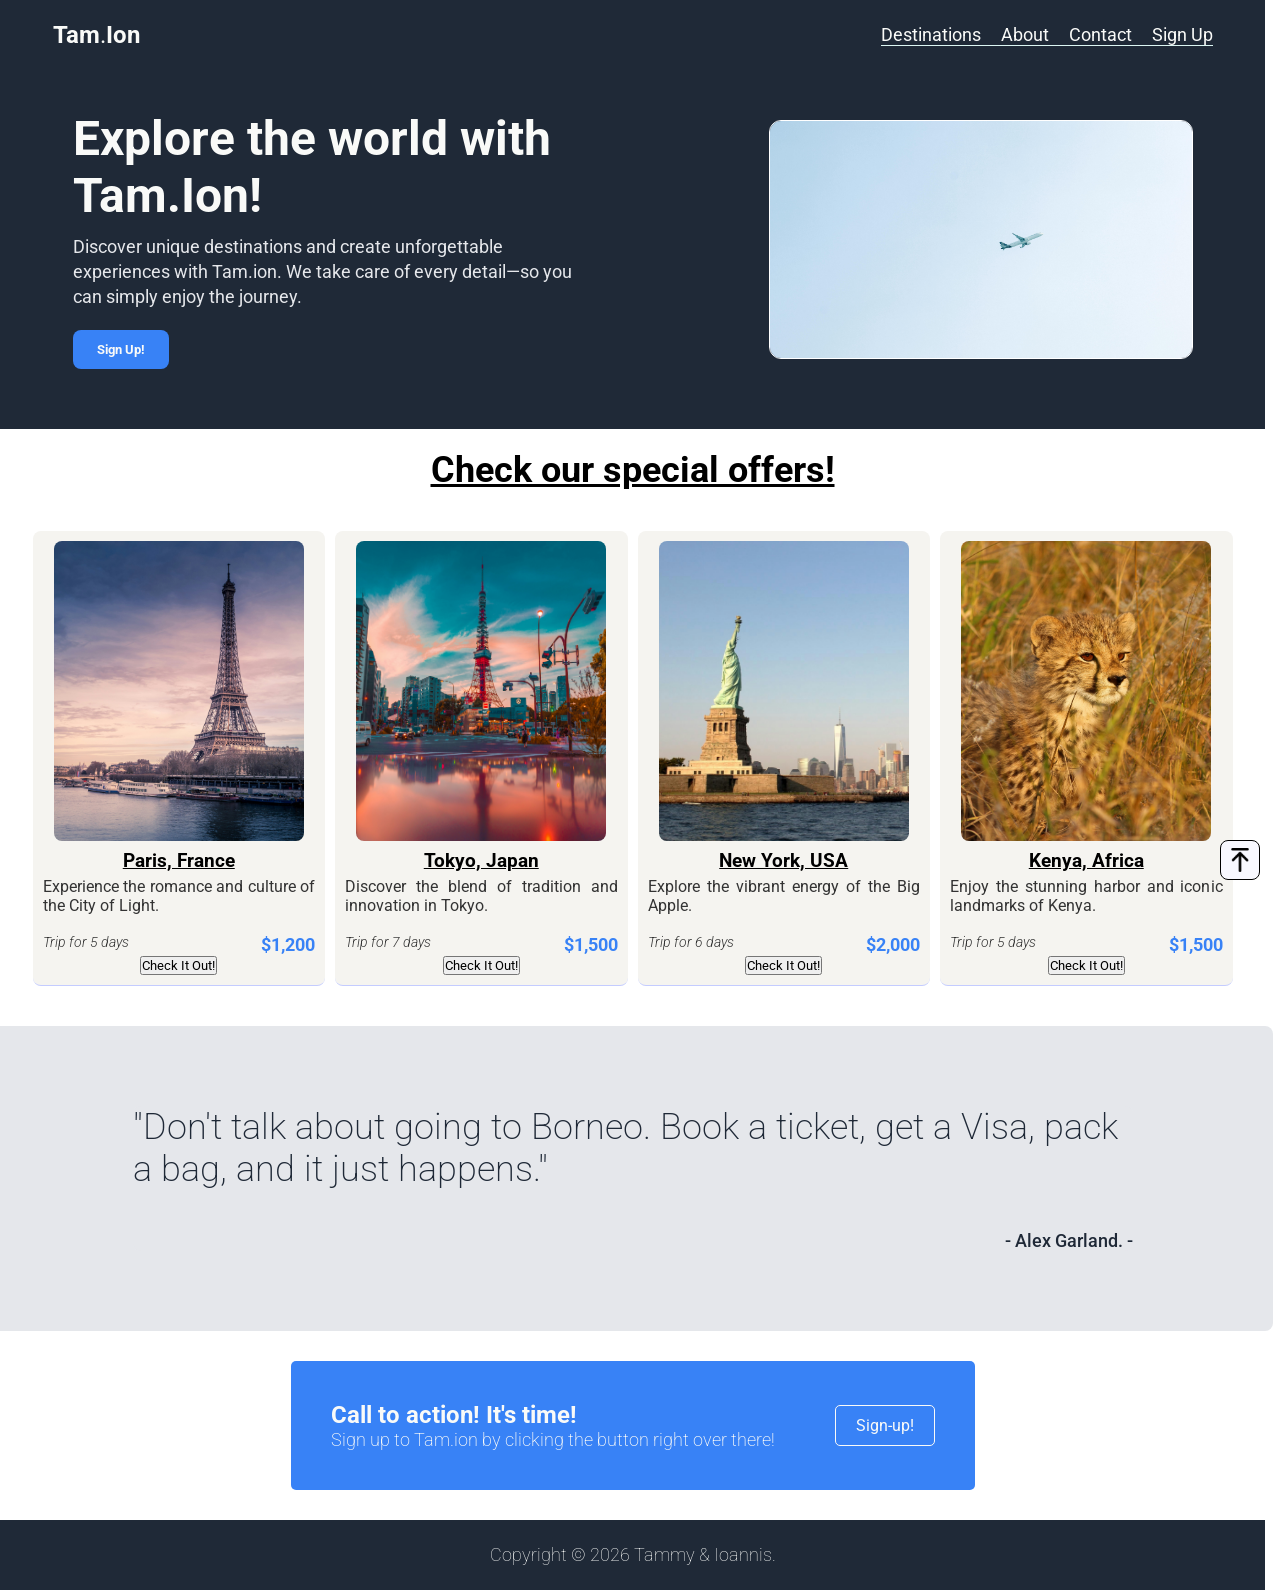
==== commit af7efe9b: "Quote, boxes, hovers 100% quote box. deleted boxes. color on hover." ====
--- a/index.html
+++ b/index.html
@@ -15,46 +15,53 @@
         href="css/style.css">
     <title>Tam.Ion</title>
 </head>
+
 <body id="top">    
-    <!-- HEADER SECTION -->
+
+    <!-- HEADER -->
     <header>
         <div class="container">
-            <div class="logo"><a href="index.html">Tam<span>.</span>Ion</a></div>
+            <div class="logo">
+                <a href="index.html">Tam<span>.</span>Ion</a>
+            </div>
             <nav class="menu">
                 <a href="pages/destination.html">Destinations</a>
                 <a href="pages/about.html">About</a>
                 <a href="pages/contact-us.html">Contact</a>
-                <a href="pages/sign-up.html"><span>Sign Up</span></a>
+                <a href="pages/sign-up.html">Sign Up</a>
             </nav>
         </div>
     </header>
 
-    <!-- MAIN SECTION -->
+    <!-- MAIN -->
     <main>
-        <!-- THE BLUE PART OF THE WEBSITE -->
-        <div class="main-hero">
+        <!-- HERO SECTION -->
+        <section class="main-hero">
             <div class="main-hero-container">
-                <div class="main-hero-left">
+                <article class="main-hero-left">
                     <h1>Explore the world with Tam.Ion!</h1>
                     <p>Discover unique destinations and create unforgettable experiences with Tam.ion. We take care of every detail—so you can simply enjoy the journey.</p>
-                    <button><a href="./pages/sign-up.html">Sign Up!</a></button>
-                </div>
-                <div class="main-hero-right">
+                    <button>
+                        <a href="./pages/sign-up.html">Sign Up!</a>
+                    </button>
+                </article>
+
+                <figure class="main-hero-right">
                     <img src="images/airplane-landing-page.jpg" alt="">
-                </div>
+                </figure>
             </div>
-        </div>
-        <!-- THE REST OF THE PAGE EXCEPT FOOTER -->
-        <div class="main-section">
-            <!-- THE RANDOM INFO PART -->
-            <div class="random-info">
-                <div class="random-info-heading">
-                    <h2>
-                        Check our special offers!
-                    </h2>
-                </div>
-                <div class="random-info-cards">
-                    <div class="destination-card">
+        </section>
+
+        <!-- MAIN CONTENT -->
+        <section class="main-section">
+            <!-- OFFERS -->
+            <section class="random-info">
+                <header class="random-info-heading">
+                    <h2>Check our special offers!</h2>
+                </header>
+
+                <section class="random-info-cards">
+                    <article class="destination-card">
                         <img src="images/paris.jpg" alt="Paris">
                         <h3>Paris, France</h3>
                         <p>Experience the romance and culture of the City of Light.</p>
@@ -64,8 +71,9 @@
                             <span class="destination-price">$1,200</span>
                         </div>
                         <button><a href="pages/destination.html">Check It Out!</a></button>
-                    </div>
-                    <div class="destination-card">
+                    </article>
+
+                    <article class="destination-card">
                         <img src="images/tokyo.jpg" alt="Tokyo">
                         <h3>Tokyo, Japan</h3>
                         <p>Discover the blend of tradition and innovation in Tokyo.</p>
@@ -75,8 +83,9 @@
                             <span class="destination-price">$1,500</span>
                         </div>
                         <button><a href="pages/destination.html">Check It Out!</a></button>
-                    </div>
-                    <div class="destination-card">
+                    </article>
+
+                    <article class="destination-card">
                         <img src="images/newyork.jpg" alt="New York">
                         <h3>New York, USA</h3>
                         <p>Explore the vibrant energy of the Big Apple.</p>
@@ -86,8 +95,9 @@
                             <span class="destination-price">$2,000</span>
                         </div>
                         <button><a href="pages/destination.html">Check It Out!</a></button>
-                    </div>
-                    <div class="destination-card">
+                    </article>
+
+                    <article class="destination-card">
                         <img src="images/africa.jpg" alt="Africa">
                         <h3>Kenya, Africa</h3>
                         <p>Enjoy the stunning harbor and iconic landmarks of Kenya.</p>
@@ -97,43 +107,24 @@
                             <span class="destination-price">$1,500</span>
                         </div>
                         <button><a href="pages/destination.html">Check It Out!</a></button>
-                    </div>
-                </div>
-            </div>
-            <!-- THE QUOTE PART -->
-             <div class="quote-landing-page">
-                <div class="quote-landing-page-top">
+                    </article>
+
+                </section>
+            </section>
+
+            <!-- QUOTE -->
+            <section class="quote-landing-page">
+                <article class="quote-container">
+                    <blockquote class="quote-landing-page-top">
                     <p>"Don't talk about going to Borneo. Book a ticket, get a Visa, pack a bag, <span>and it just happens."</span></p>
-                </div>
-                <div class="quote-landing-page-bottom">
-                    <p>- Alex Garland. -</p>
-                </div>
-             </div>
-            <!-- THE PROMO BOXES PART -->
-             <div class="promo-boxes-landing-page">
-                <div class="promo-boxes">
-                    <img src="images/airplane.svg" alt="Airplane icon">
-                    <h4>Countless Destinations</h4>
-                    <p>Explore endless destinations around the world. From exotic islands to vibrant cities, we create journeys tailored to your travel dreams.</p>
-                </div>
-                <div class="promo-boxes">
-                    <img src="images/people.svg" alt="People icon">
-                    <h4>Skilled Staff</h4>
-                    <p>Our experienced team is here for you every step of the way. With passion and expertise, we ensure a smooth and enjoyable travel experience.</p>
-                </div>
-                <div class="promo-boxes">
-                    <img src="images/suitcase.svg" alt="Suitcase icon">
-                    <h4>Exclusive Offers</h4>
-                    <p>Take advantage of exclusive deals and unique travel packages. We bring you special offers you won't find anywhere else.</p>
-                </div>
-                <div class="promo-boxes">
-                    <img src="images/star.svg" alt="Star icon">
-                    <h4>High Rating</h4>
-                    <p>Our client's satisfaction speaks for itself. With top ratings and excellent reviews, we deliver quality service you can trust.</p>
-                </div>
-             </div>
-             <!-- THE CALL TO ACTION BOX PART -->
-             <div class="call-to-action-landing-page">
+                    </blockquote>
+                    <cite class="quote-landing-page-bottom">
+                        <p>- Alex Garland. -</p>
+                    </cite>
+                </article>
+            </section>
+            <!-- CALL TO ACTION -->
+            <section class="call-to-action-landing-page">
                 <div class="call-to-action-landing-page-left">
                     <p>Call to action! It's time!</p>
                     <p>Sign up to Tam.ion by clicking the button right over there!</p>
@@ -141,16 +132,19 @@
                 <div class="call-to-action-landing-page-right">
                     <a href="pages/sign-up.html">Sign-up!</a>
                 </div>
-             </div>
-        </div>
-        <a href="#top"><img src="images/top.png" class="back-to-top" alt="back to top button"></a> 
+            </section>
+        </section>
+
+        <a href="#top">
+            <img src="images/top.png" class="back-to-top" alt="back to top button">
+        </a> 
+
     </main>
 
-    <!-- FOOTER SECTION -->
+    <!-- FOOTER -->
     <footer>
-        <div class="container">
-            <small>Copyright &copy; 2026 Tammy &amp; Ioannis.</small>
-        </div>
+        Copyright &copy; 2026 Tammy &amp; Ioannis.
     </footer>
+
 </body>
 </html>
--- a/css/style.css
+++ b/css/style.css
@@ -37,8 +37,7 @@
 
 /* Here begins the Header */
 header{
-    background-color: #1f2937;
-    border-bottom: 0.3px solid #c4ccff;
+    background-color: #1f2937;  
 }
 
 .container {
@@ -47,10 +46,13 @@
     max-width: 1200px;
     justify-content: space-between;
     align-items: center;
-    min-height: 70px;
-    height: auto;
+    height: 70px;
     padding: 0 20px;
     margin: 0 auto;
+}
+
+nav {
+    border-bottom: 0.3px solid #dcf6f3;
 }
 
 /* Logo */
@@ -78,12 +80,7 @@
 }
 
 .menu a:hover {
-    color: #dad9c0;
-}
-
-.menu a span {
-    text-decoration: underline;
-    
+    color: #dcf6f3;
 }
 
 /* Main Content Landing Page*/
@@ -186,8 +183,7 @@
     flex-direction: column;
     justify-content: center;
     align-items: center;
-    gap: 40px;
-    
+    gap: 40px;   
 }
 
 .random-info-heading {
@@ -199,6 +195,7 @@
 }
 
 .random-info-heading h2 {
+    background-color: #FFFFFF;
     align-items: center;
     justify-content: center;
     text-decoration: underline;
@@ -215,12 +212,24 @@
     gap: 10px;
 }
 
-
-
-
 /*--------------------------------------*/
 /* Here begins the Quote Content */
 .quote-landing-page {
+    display: flex;
+    background-color: #e5e7eb;
+    font-size: 36px;
+    font-weight: 200;
+    font-style: italic;
+    color: #1f2937;
+    width: 100vw;
+    gap: 20px;
+    padding: 80px;
+    margin-top: 40px;
+    flex-direction: column;
+    border-radius: 8px;
+}
+
+.quote-container {
     display: flex;
     background-color: #e5e7eb;
     font-size: 36px;
@@ -228,11 +237,9 @@
     font-style: italic;
     color: #1f2937;
     max-width: 1000px;
-    gap: 20px;
-    padding: 80px;
-    margin-top: 40px;
-    flex-direction: column;
-    border-radius: 8px;
+    flex-direction: column;
+    border-radius: 8px;
+    margin: auto;
 }
 
 .quote-landing-page-top {
@@ -248,53 +255,7 @@
     text-align: end;
     font-size: 18px;
     font-weight: 500;
-}
-
-/*--------------------------------------*/
-/* Here begins the promo-boxes Content */
-.promo-boxes-landing-page {
-    width: 100%;
-    max-width: 1200px;
-    display: flex;
-    flex-direction: row;
-    justify-content: center;
-    align-items: center;
-    gap: 40px;
-    align-items: center;
     margin-top: 40px;
-    
-}
-
-.promo-boxes {
-    display: flex;
-    flex-direction: column;
-    align-items: center;
-    justify-content: center;
-    gap: 10px;
-    background-color: #F5F4F0;
-    padding: 20px;
-    border-radius: 8px;
-    box-shadow: 1 10px 20px rgba(0, 0, 0, 0.1);   
-    border-top: 0.3px solid #c4ccff;
-    border-bottom: 0.3px solid #c4ccff;
-}
-
-.promo-boxes img {
-    max-width: 40%;
-    margin-bottom: 30px;
-}
-
-.promo-boxes h4 {
-    max-width: 100%;
-    text-align: center;
-    font-size: 20px;
-    border-bottom: 0.3px solid #c4ccff;
-}
-
-.promo-boxes p {
-    max-width: 100%;
-    text-align: center;
-    font-weight:300;
 }
 
 /*--------------------------------------*/
@@ -655,14 +616,16 @@
 /*===========================================*/
 
 footer {
-    background-color: #1f2937;
+    display: flex;
+    align-items: center;
+    text-align: center;
+    justify-content: center;
+    background-color:#1f2937;
     color: #f9faf8;
+    height: 70px;
     font-size: 18px;
     font-weight: lighter;
-}
-
-footer .container {
-    justify-content: center;
+    padding: 20px;
 }
 
 /*===========================================*/
@@ -684,6 +647,10 @@
     height: 40px;
 }
 
+.back-to-top:hover {
+    background-color: #dcf6f3;
+}
+
 
 /*===========================================*/
 /* -------------MEDIA QUERIES--------------  */
@@ -713,8 +680,12 @@
         padding: 0 20px;
     }
 
+    .random-info-heading {
+        text-align: center;
+    }
+
     .quote-landing-page {
-        max-width: 80%;
+        max-width: 100%;
     }
 
     .quote-landing-page-top{
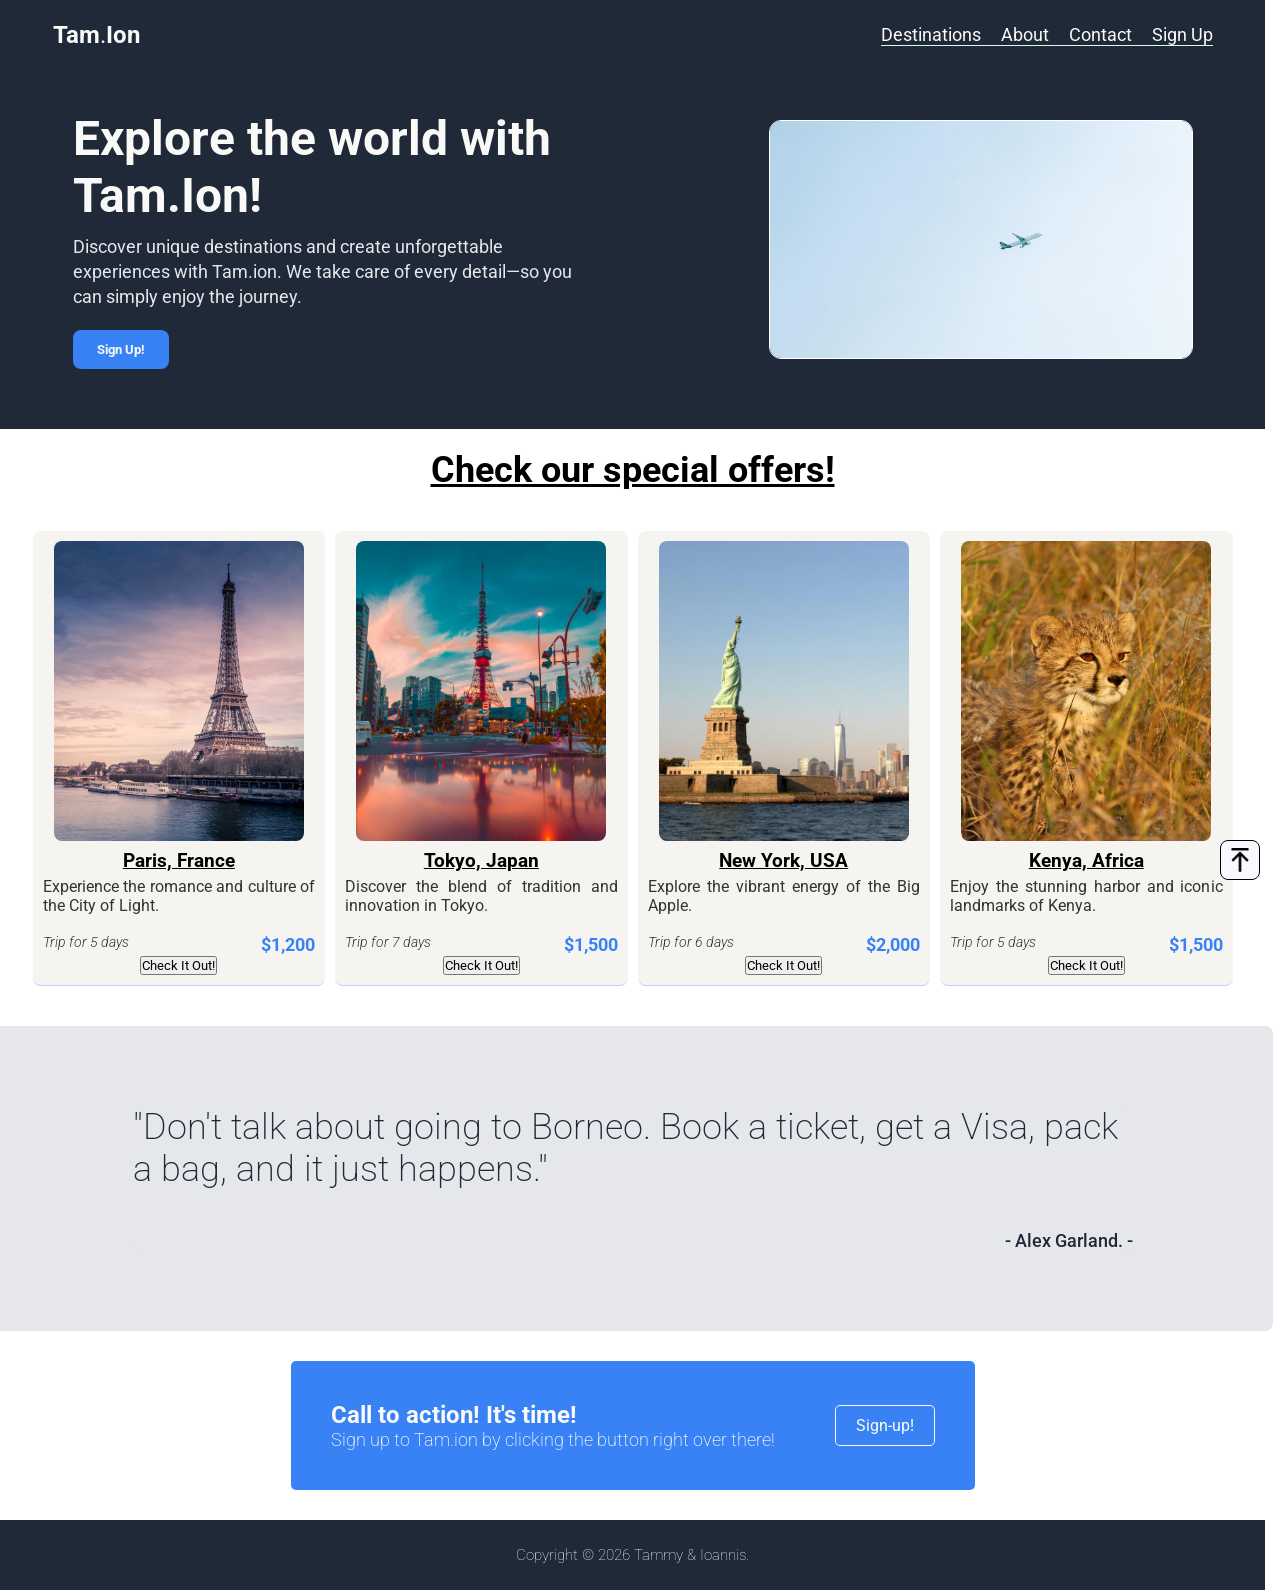
==== commit 60656ed2: "Merge branch 'main' of https://github.com/Maestros91/Our-First-Collab" ====
--- a/index.html
+++ b/index.html
@@ -143,8 +143,9 @@
 
     <!-- FOOTER -->
     <footer>
-        Copyright &copy; 2026 Tammy &amp; Ioannis.
+        <div class="container">
+            <small>Copyright &copy; 2026 Tammy &amp; Ioannis.</small>
+        </div>
     </footer>
-
 </body>
 </html>
--- a/css/style.css
+++ b/css/style.css
@@ -46,7 +46,8 @@
     max-width: 1200px;
     justify-content: space-between;
     align-items: center;
-    height: 70px;
+    min-height: 70px;
+    height: auto;
     padding: 0 20px;
     margin: 0 auto;
 }
@@ -616,16 +617,14 @@
 /*===========================================*/
 
 footer {
-    display: flex;
-    align-items: center;
-    text-align: center;
-    justify-content: center;
-    background-color:#1f2937;
+    background-color: #1f2937;
     color: #f9faf8;
-    height: 70px;
     font-size: 18px;
     font-weight: lighter;
-    padding: 20px;
+}
+
+footer .container {
+    justify-content: center;
 }
 
 /*===========================================*/
